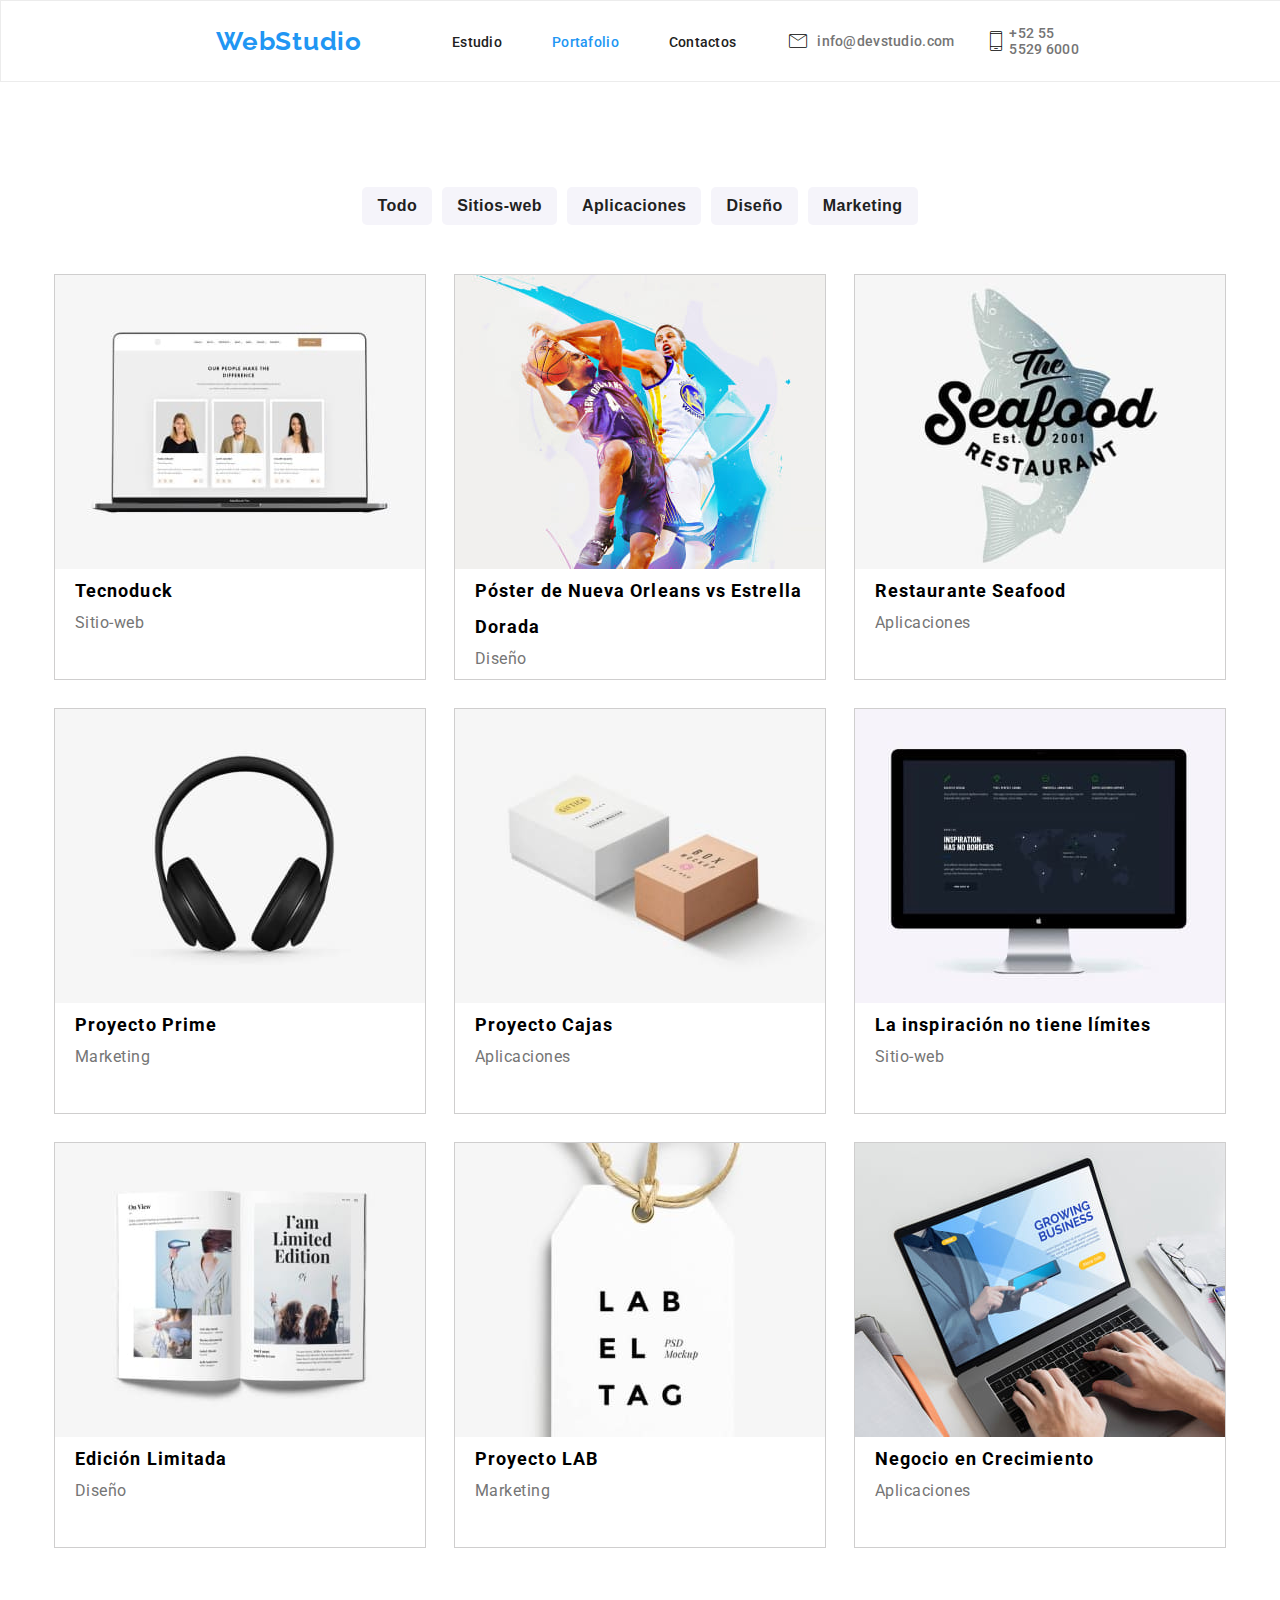
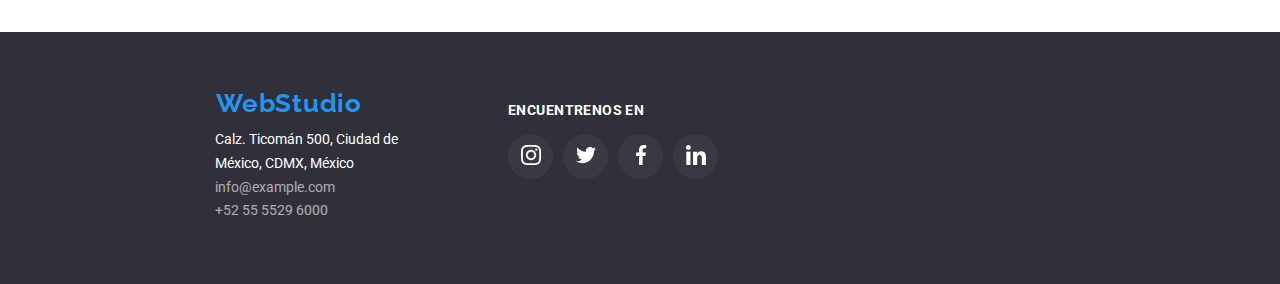
==== html/portfolio.html @ 40fd6708 "first commit task where the css have been included in the proyect" ====
<!DOCTYPE html>
<html lang="en">
  <head>
    <meta charset="UTF-8" />
    <meta http-equiv="X-UA-Compatible" content="IE=edge" />
    <meta name="viewport" content="width=device-width, initial-scale=1.0" />
    <link
      href="https://fonts.googleapis.com/css2?family=Noto+Serif:ital,wght@0,400;0,700;1,400;1,700&family=Roboto:ital,wght@0,100;0,300;0,400;0,500;0,700;0,900;1,100;1,300;1,400;1,500;1,700;1,900&display=swap"
      rel="stylesheet"
    />
    <link
      href="https://fonts.googleapis.com/css2?family=Raleway:wght@700&display=swap"
      rel="stylesheet"
    />
    <link
      rel="stylesheet"
      href="https://fonts.googleapis.com/css2?family=Material+Symbols+Outlined:opsz,wght,FILL,GRAD@48,200,0,0"
    />
    <link rel="stylesheet" href="../css/estilos.css" />
  </head>
  <body>
    <header class="header">
      <h1 class="WebStudio">WebStudio</h1>

      <div class="menuBar">
        <h3><a class="menuBar1" href="../index.html">Estudio</a></h3>
        <h3>
          <a class="menuBar5" href="../html/portfolio.html">Portafolio</a>
        </h3>
        <h3><a class="menuBar1" href="../html/contact.html">Contactos</a></h3>
      </div>
      <div class="menuBar4">
        <div class="menuBar2">
          <span class="material-symbols-outlined">mail</span>
          <a class="menuBarText1" href="../html/contact.html"
            >info@devstudio.com</a
          >
        </div>
        <div class="menuBar3">
          <span class="material-symbols-outlined">phone_android</span>
          <a class="menuBarText2" href="../html/contact.html"
            >+52 55 5529 6000</a
          >
        </div>
      </div>
    </header>

    <main class="main">
      <ul class="buttonList">
        <li>
          <button type="button" class="buttonPortfolio">Todo</button>
        </li>
        <li>
          <button type="button" class="buttonPortfolio">Sitios-web</button>
        </li>
        <li>
          <button type="button" class="buttonPortfolio">Aplicaciones</button>
        </li>
        <li>
          <button type="button" class="buttonPortfolio">Diseño</button>
        </li>
        <li>
          <button type="button" class="buttonPortfolio">Marketing</button>
        </li>
      </ul>
      <div>
        <ul class="proyectList">
          <li class="proyect1">
            <img
              src="../imagenes/portfolio1.jpg"
              alt="Muesrta del portafolio"
              width="370px"
            />
            <div class="portfolio1">
              <div class="proyect"><p>Tecnoduck</p></div>
              <div class="description"><p>Sitio-web</p></div>
            </div>
          </li>
          <li class="proyect1">
            <img
              src="../imagenes/portfolio2.jpg"
              alt="Muesrta del portafolio"
              width="370px"
            />
            <div class="portfolio1">
              <div class="proyect">
                <p>Póster de Nueva Orleans vs Estrella Dorada</p>
              </div>
              <div class="description"><p>Diseño</p></div>
            </div>
          </li>
          <li class="proyect1">
            <img
              src="../imagenes/portfolio3.jpg"
              alt="Muesrta del portafolio"
              width="370px"
            />
            <div class="portfolio1">
              <div class="proyect"><p>Restaurante Seafood</p></div>
              <div class="description"><p>Aplicaciones</p></div>
            </div>
          </li>
          <li class="proyect1">
            <img
              src="../imagenes/portfolio4.jpg"
              alt="Muesrta del portafolio"
              width="370px"
            />
            <div class="portfolio1">
              <div class="proyect"><p>Proyecto Prime</p></div>
              <div class="description"><p>Marketing</p></div>
            </div>
          </li>
          <li class="proyect1">
            <img
              src="../imagenes/portfolio5.jpg"
              alt="Muesrta del portafolio"
              width="370px"
            />
            <div class="portfolio1">
              <div class="proyect"><p>Proyecto Cajas</p></div>
              <div class="description"><p>Aplicaciones</p></div>
            </div>
          </li>
          <li class="proyect1">
            <img
              src="../imagenes/portfolio6.jpg"
              alt="Muesrta del portafolio"
              width="370px"
            />
            <div class="portfolio1">
              <div class="proyect">
                <p>La inspiración no tiene límites</p>
              </div>
              <div class="description"><p>Sitio-web</p></div>
            </div>
          </li>
          <li class="proyect1">
            <img
              src="../imagenes/portfolio7.jpg"
              alt="Muesrta del portafolio"
              width="370px"
            />
            <div class="portfolio1">
              <div class="proyect"><p>Edición Limitada</p></div>
              <div class="description"><p>Diseño</p></div>
            </div>
          </li>
          <li class="proyect1">
            <img
              src="../imagenes/portfolio8.jpg"
              alt="Muesrta del portafolio"
              width="370px"
            />
            <div class="portfolio1">
              <div class="proyect"><p>Proyecto LAB</p></div>
              <div class="description"><p>Marketing</p></div>
            </div>
          </li>
          <li class="proyect1">
            <img
              src="../imagenes/portfolio9.jpg"
              alt="Muesrta del portafolio"
              width="370px"
            />
            <div class="portfolio1">
              <div class="proyect"><p>Negocio en Crecimiento</p></div>
              <div class="description"><p>Aplicaciones</p></div>
            </div>
          </li>
        </ul>
      </div>
    </main>

    <footer type="footer" class="footer">
      <ul class="footerContact">
        <div class="footerLogo">
          <h1 class="WebStudioFooter">WebStudio</h1>
        </div>
        <li type="address">
          <p class="address">
            Calz. Ticomán 500, Ciudad de México, CDMX, México
          </p>
        </li>
        <li>
          <a class="contact" href="../html/contact.html">info@example.com</a>
        </li>
        <li>
          <a class="contact" href="../html/contact.html">+52 55 5529 6000</a>
        </li>
      </ul>
      <div class="socialNets">
        <h3 class="titleNets">ENCUENTRENOS EN</h3>
        <ul class="socialNets1">
          <li>
            <button type="button" class="buttonNets">
              <img src="../imagenes/instagram.svg" alt="Red social" />
            </button>
          </li>
          <li>
            <button type="button" class="buttonNets">
              <img src="../imagenes/twitter.svg" alt="Red social" />
            </button>
          </li>
          <li>
            <button type="button" class="buttonNets">
              <img src="../imagenes/facebook.svg" alt="Red social" />
            </button>
          </li>
          <li>
            <button type="button" class="buttonNets">
              <img src="../imagenes/linkedin.svg" alt="Red social" />
            </button>
          </li>
        </ul>
      </div>
    </footer>
  </body>
</html>
---- css/estilos.css ----
*{
	margin: 0;
	padding: 0;
	list-style: none;
	text-decoration: none;
	border: none;
	outline: none;
}
body{
    font-family: 'Roboto', sans-serif;
    margin: 0;
}
.material-symbols-outlined {
    font-variation-settings:
    'FILL' 0,
    'wght' 200,
    'GRAD' 0,
    'opsz' 48
  }
:root{
    --color1:#2196F3;
    --color2:#212121;
    --color3:#757575;
    --color4:#f5f4fa;
    --color5:#2F303A;
    --shadow:0px 2px 2px rgba(133, 138, 143, 0.7);
}
.header{
    display: flex;
    align-items: center;
    width: 100%;
    height: 80px;
    background-color: #fff;
    border: 1px solid #ECECEC;
    z-index: 10;
}
.menuBar{
    display: flex;
    padding-left: 90px;
}
.menuBar2{
    display: flex;
    justify-content: flex-end;
    align-items: center;
    width: auto;
    height: auto;
}
.menuBar3{
    display: flex;
    justify-content: flex-end;
    align-items: center;
    width: auto;
}
.menuBar4{
    display: flex;
    justify-content: flex-end;
    width: 100%;
    padding-right: 200px;
}
.capitalButton{
    display: grid;
    place-items: center;
    background-color: var(--color5);
    height: 600px;
    box-shadow: 0px 4px 4px 0 rgb(167, 174, 180);
}
.buttonNets{
    margin-right: 10px;
}
.buttonList{
    padding: 100px 0px 30px 0px;
    width: 100%;
    display: flex;
    justify-content: center;
}
.proyectList{
    padding-bottom: 70px;
    width: 100%;
    display: flex;
    flex-wrap: wrap;
    justify-content: center;
}
.proyect1{
    border: 0.5px solid #cfcece;
    margin: 14px;
    width: 370px;
    height: 404px;
}
.ulArticle{
    padding-top: 95px;
    padding-bottom: 95px;
    display: flex;
    flex-wrap: wrap;
    width: 100%;
    justify-content: center;

}
.liArticle{
    padding: 7px 12px;
}
.dedication{
    display: flex;
    flex-wrap: wrap;
    justify-content: center;
}
.imageDedication{
    display: flex;
    flex-wrap: wrap;
    width: 100%;
    justify-content: center;
    margin-bottom: 60px;
    padding: 17px;
}
.imageDedication1{
    display: flex;
    flex-wrap: wrap;
    padding: 17px;
    justify-content: center;
}
.worker1{
    text-align: center;
}
.team{
    display: grid;
    place-items: center;
    width: 100%;
    min-height: 648px;
    justify-content: center;
    background-color: var(--color4);
}
.imageTeam{
    display: flex;
    flex-wrap: wrap;
    width: 100%;
    justify-content: center;
    
}
.imageTeam1{
    height: 368px;
    width: 270px;
    border-radius: 5px;
    background-color: #fff;
    box-shadow: 0px 2px 2px rgba(133, 138, 143, 0.7);
    margin: 17px;
}
.footer{
    display: flex;
    background-color: var(--color5);
    min-height: 252px;
}
.footerLogo{
    padding: 56px 1px 10px;
}
.footerContact{
    padding-left: 215px;
    width: 200px;
    padding-right: 92px;
}
.socialNets{
    padding: 70px 1px 10px;
}
.socialNets1{
    display: flex;
    padding-top: 16px;
}

/* ---  T  E  X  T  ---   T  E  X  T  ---   T  E  X  T  --- */

.WebStudio{
    font-family: 'Raleway', sans-serif;
    font-size: 26px;
    font-weight: 700;
    color: var(--color1);
    letter-spacing: 0.03em;
    padding-left: 215px;
}
.WebStudioFooter{
    font-family: 'Raleway', sans-serif;
    font-size: 26px;
    font-weight: 700;
    color: var(--color1);
    letter-spacing: 0.03em;
}
.menuBar1{
    font-size: 14px;
    font-weight: 500;
    line-height: auto;
    letter-spacing: 0.02em;
    text-decoration: none;
    color: var(--color2);
    padding-right: 50px;
}
.menuBar5{
    font-size: 14px;
    font-weight: 500;
    line-height: auto;
    letter-spacing: 0.02em;
    text-decoration: none;
    color: var(--color1);
    padding-right: 50px;
}
.menuBarText1{
    font-size: 14px;
    font-weight: 500;
    line-height: auto;
    letter-spacing: 0.02em;
    text-decoration: none;
    color: var(--color3);
    padding-left: 7px;
    padding-right: 30px;
}
.menuBarText2{
    font-size: 14px;
    font-weight: 500;
    line-height: auto;
    letter-spacing: 0.02em;
    text-decoration: none;
    color: var(--color3);
    padding-left: 1px;
}
.capitalLetterSolutions{
    font-size: 44px;
    font-weight: 900;
    line-height: 1.3;
    letter-spacing: 0.06em;
    color: #fff;
    text-align: center;
    height: auto;
}
.proyect{
    font-size: 18px;
    font-weight: 700;
    line-height: 2;
    letter-spacing: 0.06em;
    padding: 0px 20px;
}
.description{
    font-size: 16px;
    line-height: 1.8;
    letter-spacing: 0.03em;
    color: var(--color3);
    padding: 0px 20px;
}
.articleTitle{
    font-size: 14px;
    font-weight: 700;
    line-height: auto;
    letter-spacing: 0.03em;
    color: var(--color2);
    padding-bottom: 10px;
}
.article{
    font-size: 14px;
    line-height: 1.7;
    letter-spacing: 0.03em;
    color: var(--color3);
    width: 270px;
}

.title{
    font-size: 36px;
    font-weight: 700;
    line-height: auto;
    letter-spacing: 0.03em;
    text-decoration: none;
    color: var(--color2);
    text-align: center;
    width: 100%;
    padding: 15px;
}

.nameTeam1{
    font-size: 16px;
    font-weight: 500;
    line-height: auto;
    letter-spacing: 0.03em;
    color: var(--color2);
    width: auto;
    margin-top: 23px;
}
.jobTitle1{
    font-size: 16px;
    line-height: auto;
    letter-spacing: 0.03em;
    color: var(--color3);
    width: auto;
    margin-top: 10px;
}
.address{
    font-size: 14px;
    line-height: 1.7;
    color: #fff;
}
.contact{
    font-size: 14px;
    line-height: 1.7;
    color: #fff;
    opacity: 60%;
}
.titleNets{
    font-size: 14px;
    font-weight: 700;
    letter-spacing: 0.03em;
    color: #fff;
}

/* ---  B U T T O N S  ---  B U T T O N S ---  B U T T O N S  --- */

.buttonService{
    background-color: #2196F3;
    color: #fff;
    font-size: 16px;
    font-weight: 700;
    text-align: center;
    width: auto;
    letter-spacing: 0.06em;
    width: 261px;
    height: 50px;
    border-radius: 5px;
}
.buttonPortfolio{
    background-color: #f5f4fa;
    color: var(--color2);
    font-size: 16px;
    font-weight:600;
    line-height: 1.6;
    letter-spacing: 0.03em;
    text-align: center;
    padding: 0px 15px;
    margin: 5px;
    height: 38px;
    border-radius: 5px;
}
.buttonNets{
    background-color: #ffffff0c;
    width: 45px;
    height: 45px;
    border-radius: 100%;
}
/* ---  P S E U D O  ---  C L A S S E S --- */

.menuBar1:hover,
.menuBar1:focus{
    color: var(--color1);
    transition: 0.5s;
    cursor: pointer;
}
.menuBar2:hover,
.menuBar2:focus{
    color: var(--color1);
    transition: 0.5s;
    cursor: pointer;
}
.menuBarText1:hover,
.menuBarText1:focus{
    color: var(--color1);
    transition: 0.5s;
    cursor: pointer;
}
.menuBar3:hover,
.menuBar3:focus{
    color: var(--color1);
    transition: 0.5s;
    cursor: pointer;
}
.menuBarText2:hover,
.menuBarText2:focus{
    color: var(--color1);
    transition: 0.5s;
    cursor: pointer;
}

.buttonService:hover{
    background-color: #65b7fa;
    color: #ffffff;
    transition: 0.5s;
    cursor: pointer;
}
.buttonNets:hover{
    background-color: var(--color1);
    transition: 0.5s;
    cursor: pointer;
}
.buttonPortfolio:hover{
    background-color: var(--color1);
    color: #ffffff;
    transition: 0.5s;
    cursor: pointer;
    box-shadow: var(--shadow);
}
.proyect1:hover{
    cursor: pointer;
    transition: 0.5s;
    box-shadow: 0px 2px 5px rgba(133, 138, 143, 0.7);
}
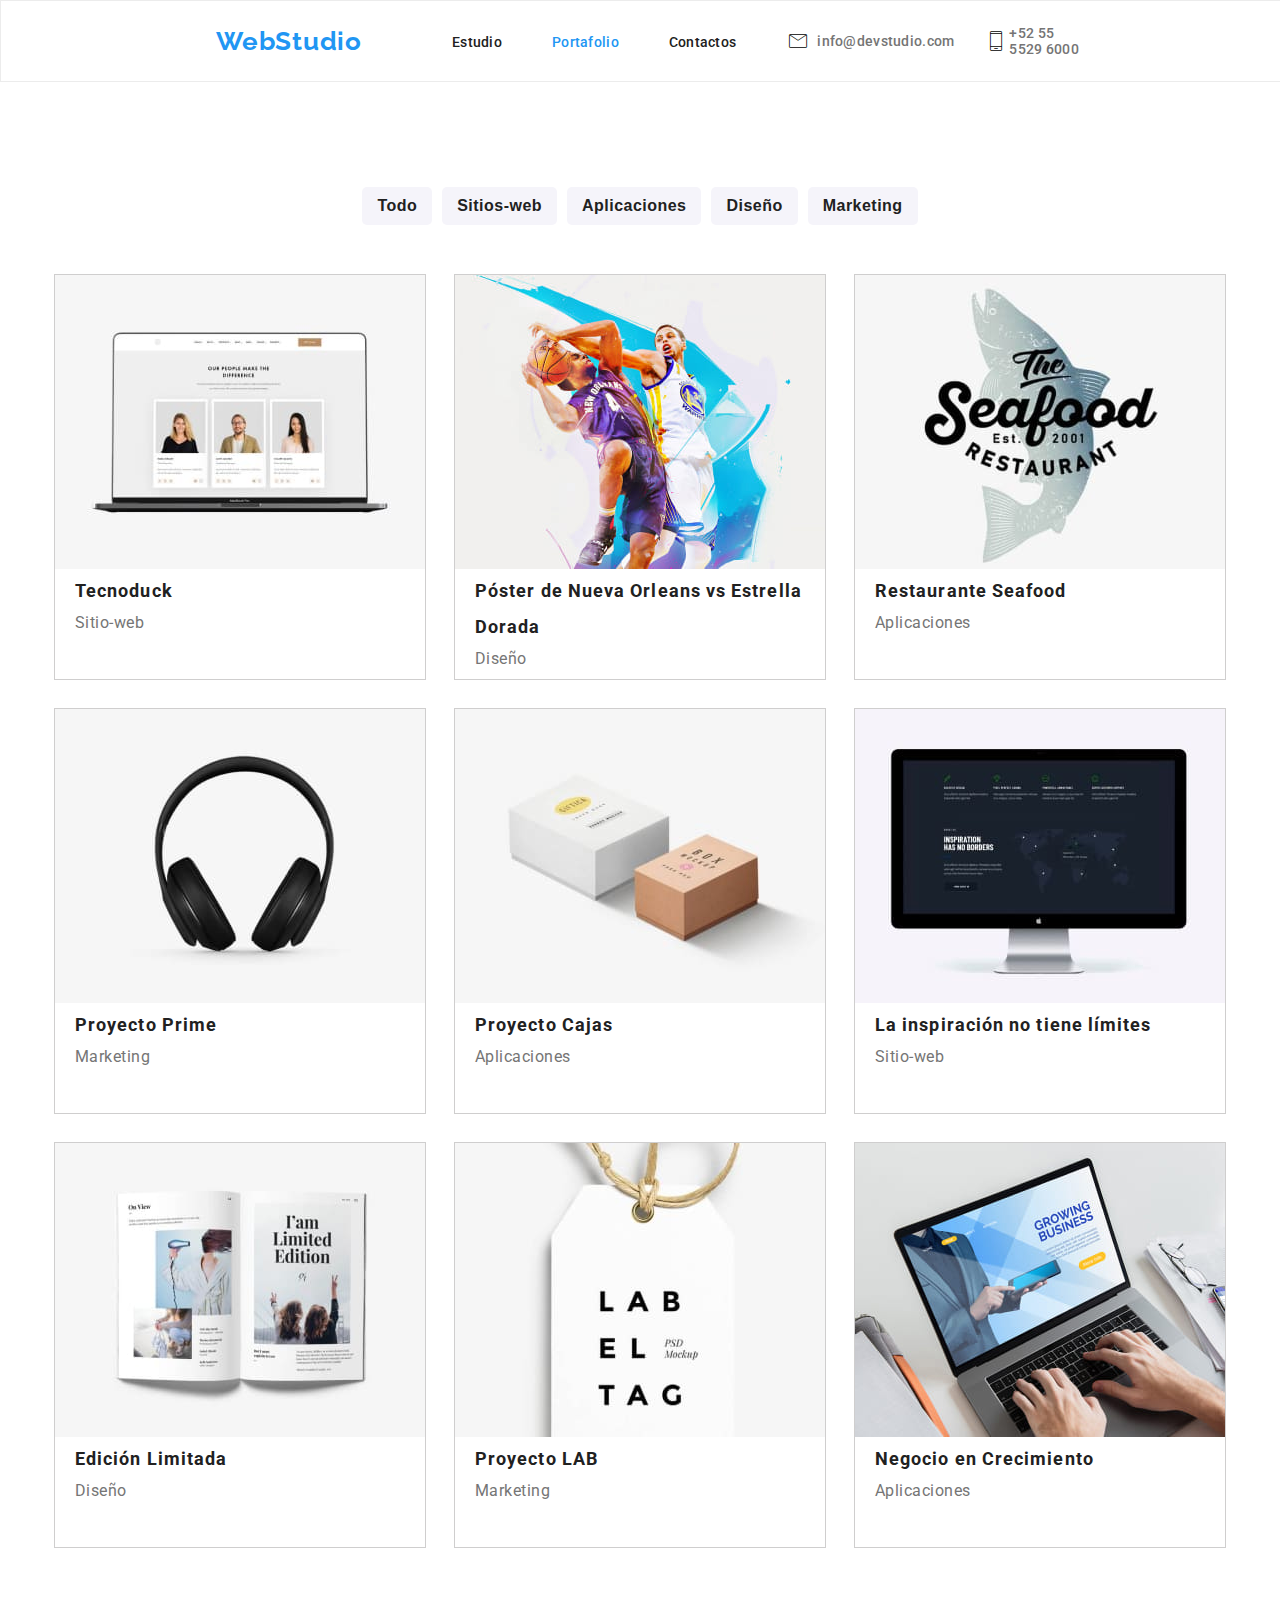
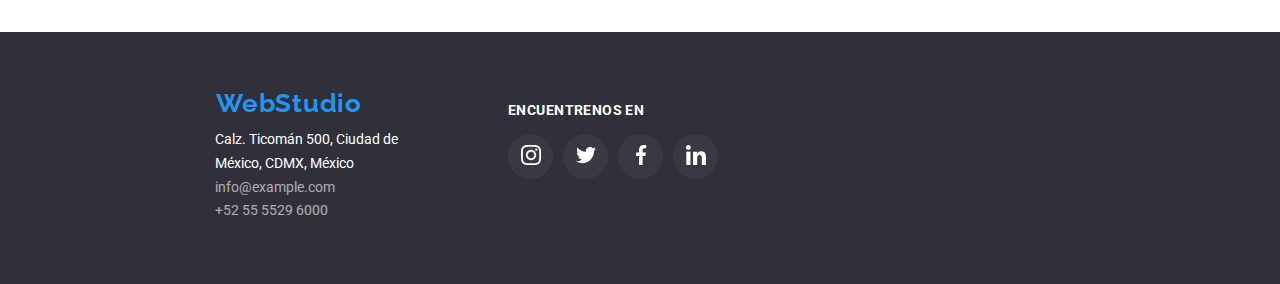
==== commit 17ec22a1: "change in imagen with url in portfolio.html" ====
--- a/html/portfolio.html
+++ b/html/portfolio.html
@@ -7,16 +7,17 @@
     <link
       href="https://fonts.googleapis.com/css2?family=Noto+Serif:ital,wght@0,400;0,700;1,400;1,700&family=Roboto:ital,wght@0,100;0,300;0,400;0,500;0,700;0,900;1,100;1,300;1,400;1,500;1,700;1,900&display=swap"
       rel="stylesheet"
-    />
+    >
     <link
       href="https://fonts.googleapis.com/css2?family=Raleway:wght@700&display=swap"
       rel="stylesheet"
-    />
+    >
     <link
       rel="stylesheet"
       href="https://fonts.googleapis.com/css2?family=Material+Symbols+Outlined:opsz,wght,FILL,GRAD@48,200,0,0"
-    />
-    <link rel="stylesheet" href="../css/estilos.css" />
+    >
+    <link rel="stylesheet" href="../css/estilos.css">
+    <title>portfolio</title>
   </head>
   <body>
     <header class="header">
@@ -66,117 +67,134 @@
       <div>
         <ul class="proyectList">
           <li class="proyect1">
-            <img
-              src="../imagenes/portfolio1.jpg"
-              alt="Muesrta del portafolio"
-              width="370px"
-            />
-            <div class="portfolio1">
-              <div class="proyect"><p>Tecnoduck</p></div>
-              <div class="description"><p>Sitio-web</p></div>
-            </div>
-          </li>
-          <li class="proyect1">
-            <img
-              src="../imagenes/portfolio2.jpg"
-              alt="Muesrta del portafolio"
-              width="370px"
-            />
-            <div class="portfolio1">
-              <div class="proyect">
-                <p>Póster de Nueva Orleans vs Estrella Dorada</p>
-              </div>
-              <div class="description"><p>Diseño</p></div>
-            </div>
-          </li>
-          <li class="proyect1">
-            <img
-              src="../imagenes/portfolio3.jpg"
-              alt="Muesrta del portafolio"
-              width="370px"
-            />
-            <div class="portfolio1">
-              <div class="proyect"><p>Restaurante Seafood</p></div>
-              <div class="description"><p>Aplicaciones</p></div>
-            </div>
-          </li>
-          <li class="proyect1">
-            <img
-              src="../imagenes/portfolio4.jpg"
-              alt="Muesrta del portafolio"
-              width="370px"
-            />
-            <div class="portfolio1">
-              <div class="proyect"><p>Proyecto Prime</p></div>
-              <div class="description"><p>Marketing</p></div>
-            </div>
-          </li>
-          <li class="proyect1">
-            <img
-              src="../imagenes/portfolio5.jpg"
-              alt="Muesrta del portafolio"
-              width="370px"
-            />
-            <div class="portfolio1">
-              <div class="proyect"><p>Proyecto Cajas</p></div>
-              <div class="description"><p>Aplicaciones</p></div>
-            </div>
-          </li>
-          <li class="proyect1">
-            <img
-              src="../imagenes/portfolio6.jpg"
-              alt="Muesrta del portafolio"
-              width="370px"
-            />
-            <div class="portfolio1">
-              <div class="proyect">
-                <p>La inspiración no tiene límites</p>
-              </div>
-              <div class="description"><p>Sitio-web</p></div>
-            </div>
-          </li>
-          <li class="proyect1">
-            <img
-              src="../imagenes/portfolio7.jpg"
-              alt="Muesrta del portafolio"
-              width="370px"
-            />
-            <div class="portfolio1">
-              <div class="proyect"><p>Edición Limitada</p></div>
-              <div class="description"><p>Diseño</p></div>
-            </div>
-          </li>
-          <li class="proyect1">
-            <img
-              src="../imagenes/portfolio8.jpg"
-              alt="Muesrta del portafolio"
-              width="370px"
-            />
-            <div class="portfolio1">
-              <div class="proyect"><p>Proyecto LAB</p></div>
-              <div class="description"><p>Marketing</p></div>
-            </div>
-          </li>
-          <li class="proyect1">
-            <img
-              src="../imagenes/portfolio9.jpg"
-              alt="Muesrta del portafolio"
-              width="370px"
-            />
-            <div class="portfolio1">
-              <div class="proyect"><p>Negocio en Crecimiento</p></div>
-              <div class="description"><p>Aplicaciones</p></div>
-            </div>
+            <a href="#">
+                <img
+                    src="../imagenes/portfolio1.jpg"
+                    alt="Muesrta del portafolio"
+                    width="370"
+                >
+                <div class="portfolio1">
+                    <div class="proyect"><p>Tecnoduck</p></div>
+                    <div class="description"><p>Sitio-web</p></div>
+                </div>
+            </a>
+            
+          </li>
+          <li class="proyect1">
+            <a href="#">
+                <img
+                    src="../imagenes/portfolio2.jpg"
+                    alt="Muesrta del portafolio"
+                    width="370"
+                >
+                <div class="portfolio1">
+                    <div class="proyect">
+                    <p>Póster de Nueva Orleans vs Estrella Dorada</p>
+                    </div>
+                    <div class="description"><p>Diseño</p></div>
+                </div>
+            </a>
+            
+          </li>
+          <li class="proyect1">
+            <a href="#">
+                <img
+                    src="../imagenes/portfolio3.jpg"
+                    alt="Muesrta del portafolio"
+                    width="370"
+                >
+                <div class="portfolio1">
+                    <div class="proyect"><p>Restaurante Seafood</p></div>
+                    <div class="description"><p>Aplicaciones</p></div>
+                </div>
+            </a>
+            
+          </li>
+          <li class="proyect1">
+            <a href="#">
+                <img
+                    src="../imagenes/portfolio4.jpg"
+                    alt="Muesrta del portafolio"
+                    width="370"
+                >
+                <div class="portfolio1">
+                    <div class="proyect"><p>Proyecto Prime</p></div>
+                    <div class="description"><p>Marketing</p></div>
+                </div>
+            </a>
+          </li>
+          <li class="proyect1">
+            <a href="#">
+                <img
+                    src="../imagenes/portfolio5.jpg"
+                    alt="Muesrta del portafolio"
+                    width="370"
+                >
+                <div class="portfolio1">
+                    <div class="proyect"><p>Proyecto Cajas</p></div>
+                    <div class="description"><p>Aplicaciones</p></div>
+                </div>
+            </a>
+          </li>
+          <li class="proyect1">
+            <a href="#">
+                <img 
+                    src="../imagenes/portfolio6.jpg"
+                    alt="Muesrta del portafolio"
+                    width="370"
+                >
+                <div class="portfolio1">
+                    <div class="proyect"><p>La inspiración no tiene límites</p></div>
+                    <div class="description"><p>Sitio-web</p></div>
+                </div>
+            </a>
+          </li>
+          <li class="proyect1">
+            <a href="#">
+                <img
+                    src="../imagenes/portfolio7.jpg"
+                    alt="Muesrta del portafolio"
+                    width="370"
+                >
+                <div class="portfolio1">
+                    <div class="proyect"><p>Edición Limitada</p></div>
+                    <div class="description"><p>Diseño</p></div>
+                </div>
+            </a>
+          </li>
+          <li class="proyect1">
+            <a href="#">
+                <img
+                    src="../imagenes/portfolio8.jpg"
+                    alt="Muesrta del portafolio"
+                    width="370"
+                >
+                <div class="portfolio1">
+                    <div class="proyect"><p>Proyecto LAB</p></div>
+                    <div class="description"><p>Marketing</p></div>
+                </div>
+            </a>
+          </li>
+          <li class="proyect1">
+            <a href="#">
+                <img
+                    src="../imagenes/portfolio9.jpg"
+                    alt="Muesrta del portafolio"
+                    width="370"
+                >
+                <div class="portfolio1">
+                    <div class="proyect"><p>Negocio en Crecimiento</p></div>
+                    <div class="description"><p>Aplicaciones</p></div>
+                </div>
+            </a>
           </li>
         </ul>
       </div>
     </main>
 
-    <footer type="footer" class="footer">
+    <footer class="footer">
       <ul class="footerContact">
-        <div class="footerLogo">
-          <h1 class="WebStudioFooter">WebStudio</h1>
-        </div>
+        <h1 class="WebStudioFooter">WebStudio</h1>
         <li type="address">
           <p class="address">
             Calz. Ticomán 500, Ciudad de México, CDMX, México
@@ -194,22 +212,22 @@
         <ul class="socialNets1">
           <li>
             <button type="button" class="buttonNets">
-              <img src="../imagenes/instagram.svg" alt="Red social" />
-            </button>
-          </li>
-          <li>
-            <button type="button" class="buttonNets">
-              <img src="../imagenes/twitter.svg" alt="Red social" />
-            </button>
-          </li>
-          <li>
-            <button type="button" class="buttonNets">
-              <img src="../imagenes/facebook.svg" alt="Red social" />
-            </button>
-          </li>
-          <li>
-            <button type="button" class="buttonNets">
-              <img src="../imagenes/linkedin.svg" alt="Red social" />
+              <img src="../imagenes/instagram.svg" alt="Red social" >
+            </button>
+          </li>
+          <li>
+            <button type="button" class="buttonNets">
+              <img src="../imagenes/twitter.svg" alt="Red social" >
+            </button>
+          </li>
+          <li>
+            <button type="button" class="buttonNets">
+              <img src="../imagenes/facebook.svg" alt="Red social" >
+            </button>
+          </li>
+          <li>
+            <button type="button" class="buttonNets">
+              <img src="../imagenes/linkedin.svg" alt="Red social" >
             </button>
           </li>
         </ul>
--- a/css/estilos.css
+++ b/css/estilos.css
@@ -148,9 +148,6 @@
     background-color: var(--color5);
     min-height: 252px;
 }
-.footerLogo{
-    padding: 56px 1px 10px;
-}
 .footerContact{
     padding-left: 215px;
     width: 200px;
@@ -180,6 +177,7 @@
     font-weight: 700;
     color: var(--color1);
     letter-spacing: 0.03em;
+    padding: 56px 1px 10px;
 }
 .menuBar1{
     font-size: 14px;
@@ -232,6 +230,8 @@
     font-weight: 700;
     line-height: 2;
     letter-spacing: 0.06em;
+    text-decoration: none;
+    color: var(--color2);
     padding: 0px 20px;
 }
 .description{
